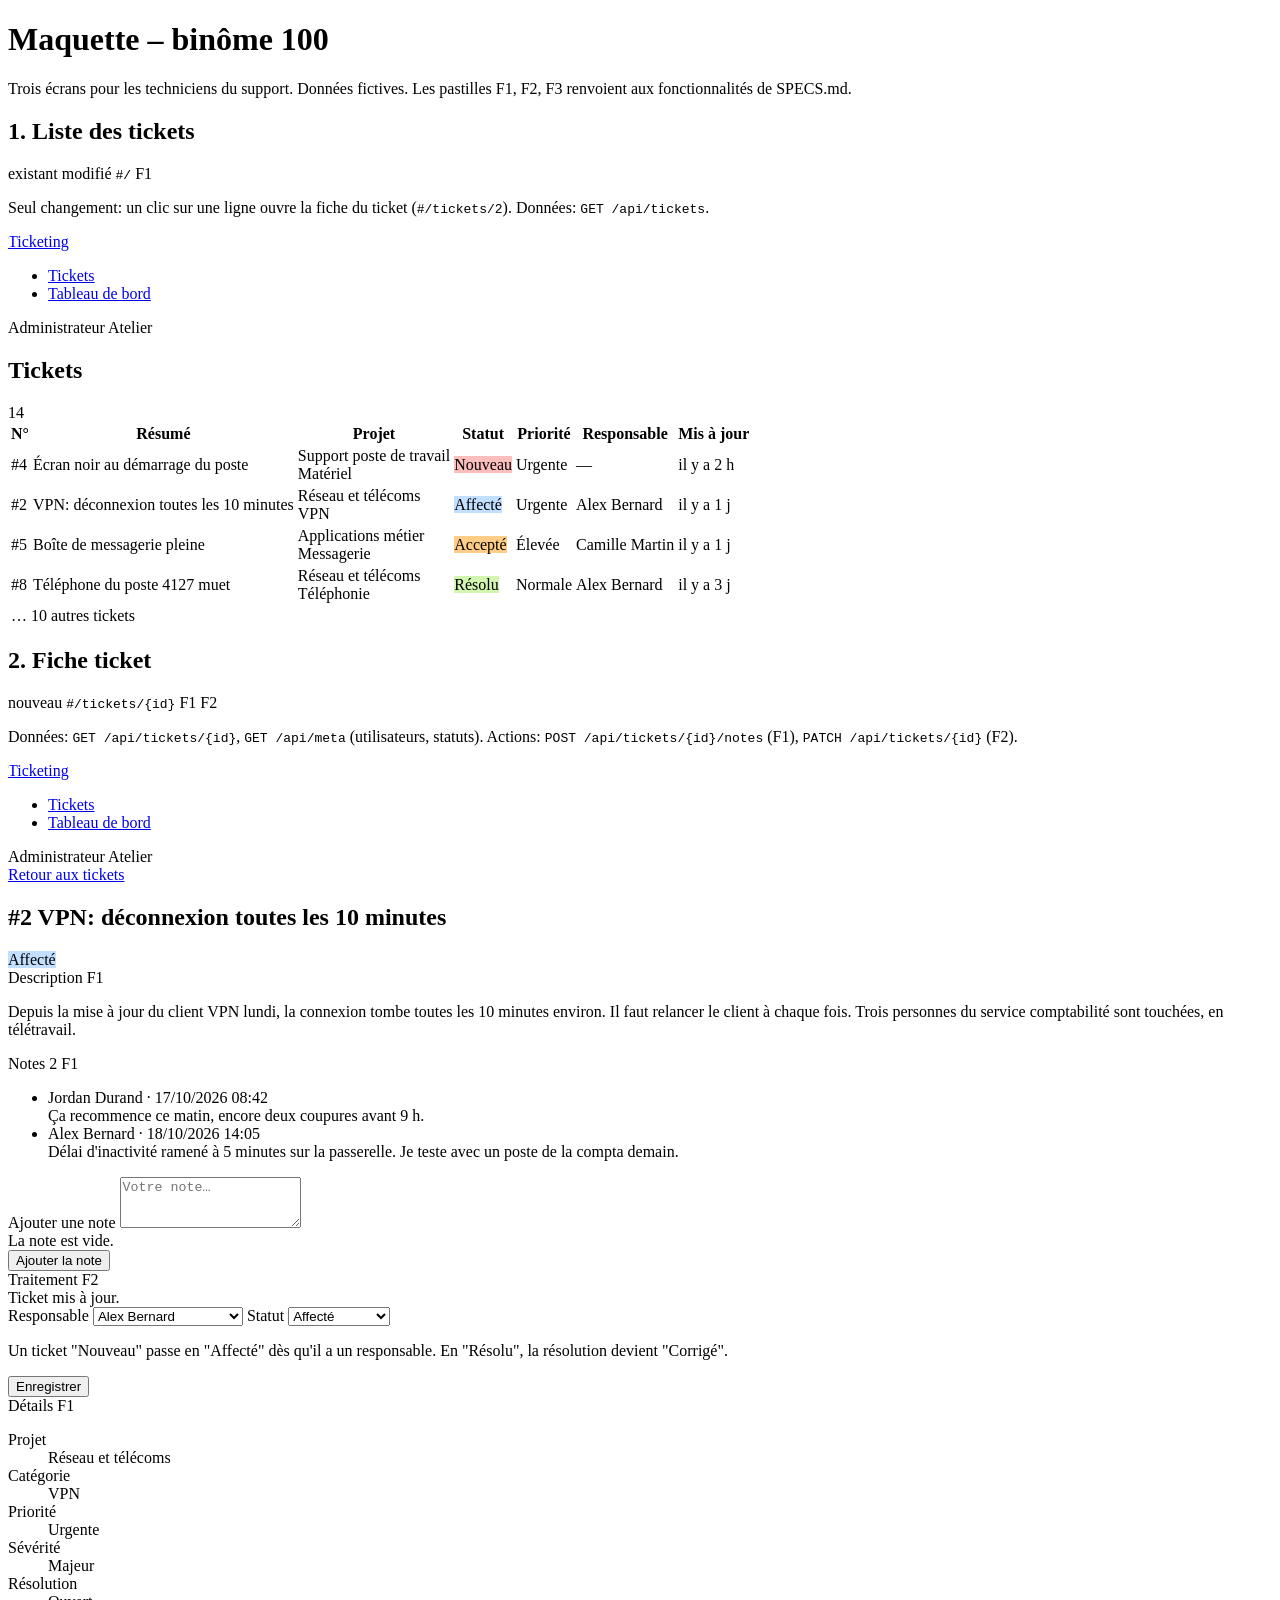
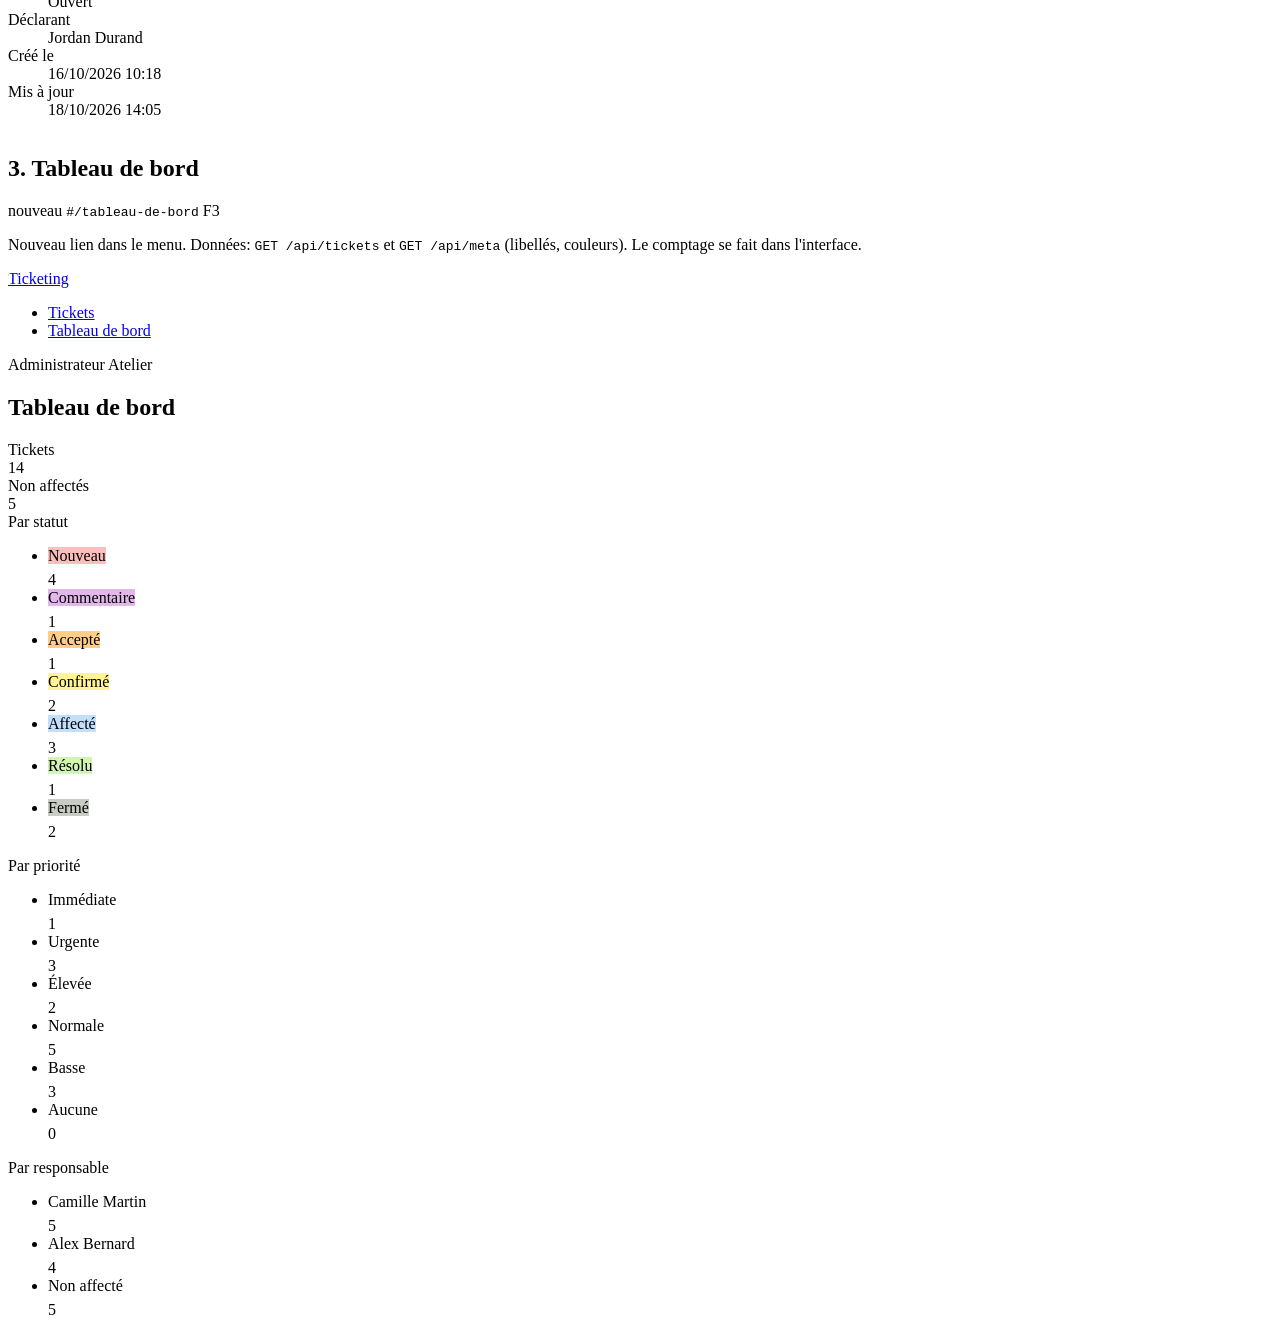
==== public/maquette.html @ 2b734269 "feat: fiche ticket avec notes Co-Authored-By: Claude Opus 5.5 <noreply@anthropic.com>" ====
<!doctype html>
<html lang="fr">
<head>
  <meta charset="utf-8">
  <meta name="viewport" content="width=device-width, initial-scale=1">
  <title>Maquette – binôme 100</title>
  <link rel="stylesheet" href="/vendor/bootstrap/bootstrap.min.css">
  <link rel="stylesheet" href="/vendor/bootstrap-icons/bootstrap-icons.min.css">
  <link rel="stylesheet" href="/app.css">
  <style>
    .ecran { border: 1px solid var(--bs-border-color); border-radius: .5rem; overflow: hidden; background: var(--bs-tertiary-bg); }
    .table-tickets tbody tr.survol { background: var(--bs-primary-bg-subtle); }
  </style>
</head>
<body class="bg-body">
  <div class="container-xl py-4">
    <h1 class="h3">Maquette – binôme 100</h1>
    <p class="text-secondary mb-5">
      Trois écrans pour les techniciens du support. Données fictives. Les pastilles F1, F2, F3 renvoient aux fonctionnalités de SPECS.md.
    </p>

    <!-- ===================================================================== -->
    <!-- Écran 1: liste des tickets (existant, modifié)                          -->
    <!-- ===================================================================== -->
    <section class="mb-5">
      <div class="d-flex flex-wrap align-items-center gap-2 mb-2">
        <h2 class="h5 mb-0">1. Liste des tickets</h2>
        <span class="badge text-bg-secondary">existant</span>
        <span class="badge text-bg-warning">modifié</span>
        <code class="ms-2">#/</code>
        <span class="badge rounded-pill text-bg-primary">F1</span>
      </div>
      <p class="small text-secondary mb-2">
        Seul changement: un clic sur une ligne ouvre la fiche du ticket (<code>#/tickets/2</code>).
        Données: <code>GET /api/tickets</code>.
      </p>
      <div class="ecran">
        <nav class="navbar navbar-expand bg-dark" data-bs-theme="dark">
          <div class="container-fluid">
            <a class="navbar-brand" href="#"><i class="bi bi-ticket-detailed me-2"></i>Ticketing</a>
            <ul class="navbar-nav me-auto">
              <li class="nav-item"><a class="nav-link active" href="#"><i class="bi bi-list-ul me-1"></i>Tickets</a></li>
              <li class="nav-item"><a class="nav-link" href="#"><i class="bi bi-speedometer2 me-1"></i>Tableau de bord</a></li>
            </ul>
            <span class="navbar-text small"><i class="bi bi-person-circle me-1"></i>Administrateur Atelier</span>
          </div>
        </nav>
        <div class="container-fluid py-4">
          <div class="d-flex align-items-center mb-3">
            <h1 class="h4 mb-0">Tickets</h1>
            <span class="badge text-bg-secondary ms-2">14</span>
          </div>
          <div class="card shadow-sm">
            <div class="table-responsive">
              <table class="table table-hover table-tickets mb-0">
                <thead class="table-light">
                  <tr>
                    <th>N°</th><th>Résumé</th><th>Projet</th><th>Statut</th>
                    <th>Priorité</th><th>Responsable</th><th>Mis à jour</th><th></th>
                  </tr>
                </thead>
                <tbody>
                  <tr>
                    <td class="text-secondary">#4</td>
                    <td>Écran noir au démarrage du poste</td>
                    <td class="small">Support poste de travail<div class="text-secondary">Matériel</div></td>
                    <td><span class="badge badge-statut" style="background:#fcbdbd">Nouveau</span></td>
                    <td class="priorite-50">Urgente</td>
                    <td>—</td>
                    <td class="small text-secondary">il y a 2 h</td>
                    <td class="text-secondary"><i class="bi bi-chevron-right"></i></td>
                  </tr>
                  <tr class="survol">
                    <td class="text-secondary">#2</td>
                    <td>VPN: déconnexion toutes les 10 minutes <i class="bi bi-cursor-fill text-primary ms-1" title="clic"></i></td>
                    <td class="small">Réseau et télécoms<div class="text-secondary">VPN</div></td>
                    <td><span class="badge badge-statut" style="background:#c2dfff">Affecté</span></td>
                    <td class="priorite-50">Urgente</td>
                    <td>Alex Bernard</td>
                    <td class="small text-secondary">il y a 1 j</td>
                    <td class="text-primary"><i class="bi bi-chevron-right"></i></td>
                  </tr>
                  <tr>
                    <td class="text-secondary">#5</td>
                    <td>Boîte de messagerie pleine</td>
                    <td class="small">Applications métier<div class="text-secondary">Messagerie</div></td>
                    <td><span class="badge badge-statut" style="background:#ffcd85">Accepté</span></td>
                    <td class="priorite-40">Élevée</td>
                    <td>Camille Martin</td>
                    <td class="small text-secondary">il y a 1 j</td>
                    <td class="text-secondary"><i class="bi bi-chevron-right"></i></td>
                  </tr>
                  <tr>
                    <td class="text-secondary">#8</td>
                    <td>Téléphone du poste 4127 muet</td>
                    <td class="small">Réseau et télécoms<div class="text-secondary">Téléphonie</div></td>
                    <td><span class="badge badge-statut" style="background:#d2f5b0">Résolu</span></td>
                    <td>Normale</td>
                    <td>Alex Bernard</td>
                    <td class="small text-secondary">il y a 3 j</td>
                    <td class="text-secondary"><i class="bi bi-chevron-right"></i></td>
                  </tr>
                  <tr>
                    <td colspan="8" class="text-center small text-secondary">… 10 autres tickets</td>
                  </tr>
                </tbody>
              </table>
            </div>
          </div>
        </div>
      </div>
    </section>

    <!-- ===================================================================== -->
    <!-- Écran 2: fiche ticket (nouveau)                                         -->
    <!-- ===================================================================== -->
    <section class="mb-5">
      <div class="d-flex flex-wrap align-items-center gap-2 mb-2">
        <h2 class="h5 mb-0">2. Fiche ticket</h2>
        <span class="badge text-bg-success">nouveau</span>
        <code class="ms-2">#/tickets/{id}</code>
        <span class="badge rounded-pill text-bg-primary">F1</span>
        <span class="badge rounded-pill text-bg-primary">F2</span>
      </div>
      <p class="small text-secondary mb-2">
        Données: <code>GET /api/tickets/{id}</code>, <code>GET /api/meta</code> (utilisateurs, statuts).
        Actions: <code>POST /api/tickets/{id}/notes</code> (F1), <code>PATCH /api/tickets/{id}</code> (F2).
      </p>
      <div class="ecran">
        <nav class="navbar navbar-expand bg-dark" data-bs-theme="dark">
          <div class="container-fluid">
            <a class="navbar-brand" href="#"><i class="bi bi-ticket-detailed me-2"></i>Ticketing</a>
            <ul class="navbar-nav me-auto">
              <li class="nav-item"><a class="nav-link active" href="#"><i class="bi bi-list-ul me-1"></i>Tickets</a></li>
              <li class="nav-item"><a class="nav-link" href="#"><i class="bi bi-speedometer2 me-1"></i>Tableau de bord</a></li>
            </ul>
            <span class="navbar-text small"><i class="bi bi-person-circle me-1"></i>Administrateur Atelier</span>
          </div>
        </nav>
        <div class="container-fluid py-4">
          <a href="#" class="small text-decoration-none"><i class="bi bi-arrow-left me-1"></i>Retour aux tickets</a>
          <div class="d-flex flex-wrap align-items-center gap-2 mt-2 mb-3">
            <h1 class="h4 mb-0"><span class="text-secondary">#2</span> VPN: déconnexion toutes les 10 minutes</h1>
            <span class="badge badge-statut" style="background:#c2dfff">Affecté</span>
          </div>

          <div class="row g-3">
            <div class="col-lg-8">
              <div class="card shadow-sm mb-3">
                <div class="card-header bg-body d-flex align-items-center">
                  <span class="fw-semibold">Description</span>
                  <span class="badge rounded-pill text-bg-primary ms-auto">F1</span>
                </div>
                <div class="card-body">
                  <p class="mb-0">
                    Depuis la mise à jour du client VPN lundi, la connexion tombe toutes les 10 minutes environ.
                    Il faut relancer le client à chaque fois. Trois personnes du service comptabilité sont touchées, en télétravail.
                  </p>
                </div>
              </div>

              <div class="card shadow-sm">
                <div class="card-header bg-body d-flex align-items-center">
                  <span class="fw-semibold">Notes</span>
                  <span class="badge text-bg-secondary ms-2">2</span>
                  <span class="badge rounded-pill text-bg-primary ms-auto">F1</span>
                </div>
                <ul class="list-group list-group-flush">
                  <li class="list-group-item">
                    <div class="small text-secondary mb-1">
                      <i class="bi bi-person me-1"></i>Jordan Durand · 17/10/2026 08:42
                    </div>
                    Ça recommence ce matin, encore deux coupures avant 9 h.
                  </li>
                  <li class="list-group-item">
                    <div class="small text-secondary mb-1">
                      <i class="bi bi-person me-1"></i>Alex Bernard · 18/10/2026 14:05
                    </div>
                    Délai d'inactivité ramené à 5 minutes sur la passerelle. Je teste avec un poste de la compta demain.
                  </li>
                </ul>
                <div class="card-body border-top">
                  <label for="note" class="form-label small fw-semibold">Ajouter une note</label>
                  <textarea id="note" class="form-control is-invalid" rows="3" placeholder="Votre note…"></textarea>
                  <div class="invalid-feedback">La note est vide.</div>
                  <div class="text-end mt-2">
                    <button type="button" class="btn btn-primary btn-sm"><i class="bi bi-chat-left-text me-1"></i>Ajouter la note</button>
                  </div>
                </div>
              </div>
            </div>

            <div class="col-lg-4">
              <div class="card shadow-sm mb-3">
                <div class="card-header bg-body d-flex align-items-center">
                  <span class="fw-semibold">Traitement</span>
                  <span class="badge rounded-pill text-bg-primary ms-auto">F2</span>
                </div>
                <div class="card-body">
                  <div class="alert alert-success py-2 small"><i class="bi bi-check-circle me-1"></i>Ticket mis à jour.</div>
                  <label for="responsable" class="form-label small fw-semibold">Responsable</label>
                  <select id="responsable" class="form-select mb-3">
                    <option>— Non affecté —</option>
                    <option>Administrateur Atelier</option>
                    <option selected>Alex Bernard</option>
                    <option>Camille Martin</option>
                    <option>Jordan Durand</option>
                    <option>Lou Petit</option>
                    <option>Sacha Moreau</option>
                  </select>
                  <label for="statut" class="form-label small fw-semibold">Statut</label>
                  <select id="statut" class="form-select mb-2">
                    <option>Nouveau</option>
                    <option>Commentaire</option>
                    <option>Accepté</option>
                    <option>Confirmé</option>
                    <option selected>Affecté</option>
                    <option>Résolu</option>
                    <option>Fermé</option>
                  </select>
                  <p class="small text-secondary mb-3">
                    Un ticket "Nouveau" passe en "Affecté" dès qu'il a un responsable.
                    En "Résolu", la résolution devient "Corrigé".
                  </p>
                  <button type="button" class="btn btn-primary w-100"><i class="bi bi-save me-1"></i>Enregistrer</button>
                </div>
              </div>

              <div class="card shadow-sm">
                <div class="card-header bg-body d-flex align-items-center">
                  <span class="fw-semibold">Détails</span>
                  <span class="badge rounded-pill text-bg-primary ms-auto">F1</span>
                </div>
                <div class="card-body small">
                  <dl class="row mb-0">
                    <dt class="col-5 fw-normal text-secondary">Projet</dt><dd class="col-7">Réseau et télécoms</dd>
                    <dt class="col-5 fw-normal text-secondary">Catégorie</dt><dd class="col-7">VPN</dd>
                    <dt class="col-5 fw-normal text-secondary">Priorité</dt><dd class="col-7 priorite-50">Urgente</dd>
                    <dt class="col-5 fw-normal text-secondary">Sévérité</dt><dd class="col-7">Majeur</dd>
                    <dt class="col-5 fw-normal text-secondary">Résolution</dt><dd class="col-7">Ouvert</dd>
                    <dt class="col-5 fw-normal text-secondary">Déclarant</dt><dd class="col-7">Jordan Durand</dd>
                    <dt class="col-5 fw-normal text-secondary">Créé le</dt><dd class="col-7">16/10/2026 10:18</dd>
                    <dt class="col-5 fw-normal text-secondary">Mis à jour</dt><dd class="col-7 mb-0">18/10/2026 14:05</dd>
                  </dl>
                </div>
              </div>
            </div>
          </div>
        </div>
      </div>
    </section>

    <!-- ===================================================================== -->
    <!-- Écran 3: tableau de bord (nouveau)                                      -->
    <!-- ===================================================================== -->
    <section class="mb-5">
      <div class="d-flex flex-wrap align-items-center gap-2 mb-2">
        <h2 class="h5 mb-0">3. Tableau de bord</h2>
        <span class="badge text-bg-success">nouveau</span>
        <code class="ms-2">#/tableau-de-bord</code>
        <span class="badge rounded-pill text-bg-primary">F3</span>
      </div>
      <p class="small text-secondary mb-2">
        Nouveau lien dans le menu. Données: <code>GET /api/tickets</code> et <code>GET /api/meta</code> (libellés, couleurs).
        Le comptage se fait dans l'interface.
      </p>
      <div class="ecran">
        <nav class="navbar navbar-expand bg-dark" data-bs-theme="dark">
          <div class="container-fluid">
            <a class="navbar-brand" href="#"><i class="bi bi-ticket-detailed me-2"></i>Ticketing</a>
            <ul class="navbar-nav me-auto">
              <li class="nav-item"><a class="nav-link" href="#"><i class="bi bi-list-ul me-1"></i>Tickets</a></li>
              <li class="nav-item"><a class="nav-link active" href="#"><i class="bi bi-speedometer2 me-1"></i>Tableau de bord</a></li>
            </ul>
            <span class="navbar-text small"><i class="bi bi-person-circle me-1"></i>Administrateur Atelier</span>
          </div>
        </nav>
        <div class="container-fluid py-4">
          <h1 class="h4 mb-3">Tableau de bord</h1>

          <div class="row g-3 mb-3">
            <div class="col-sm-6 col-lg-3">
              <div class="card shadow-sm h-100">
                <div class="card-body">
                  <div class="small text-secondary"><i class="bi bi-ticket-detailed me-1"></i>Tickets</div>
                  <div class="display-6 fw-semibold">14</div>
                </div>
              </div>
            </div>
            <div class="col-sm-6 col-lg-3">
              <div class="card shadow-sm h-100 border-danger-subtle">
                <div class="card-body">
                  <div class="small text-secondary"><i class="bi bi-person-dash me-1"></i>Non affectés</div>
                  <div class="display-6 fw-semibold text-danger">5</div>
                </div>
              </div>
            </div>
          </div>

          <div class="row g-3">
            <div class="col-lg-4">
              <div class="card shadow-sm h-100">
                <div class="card-header bg-body fw-semibold">Par statut</div>
                <ul class="list-group list-group-flush">
                  <li class="list-group-item d-flex align-items-center gap-2">
                    <span class="badge badge-statut" style="background:#fcbdbd">Nouveau</span>
                    <div class="progress flex-grow-1" style="height:6px"><div class="progress-bar bg-secondary" style="width:29%"></div></div>
                    <span class="fw-semibold">4</span>
                  </li>
                  <li class="list-group-item d-flex align-items-center gap-2">
                    <span class="badge badge-statut" style="background:#e3b7eb">Commentaire</span>
                    <div class="progress flex-grow-1" style="height:6px"><div class="progress-bar bg-secondary" style="width:7%"></div></div>
                    <span class="fw-semibold">1</span>
                  </li>
                  <li class="list-group-item d-flex align-items-center gap-2">
                    <span class="badge badge-statut" style="background:#ffcd85">Accepté</span>
                    <div class="progress flex-grow-1" style="height:6px"><div class="progress-bar bg-secondary" style="width:7%"></div></div>
                    <span class="fw-semibold">1</span>
                  </li>
                  <li class="list-group-item d-flex align-items-center gap-2">
                    <span class="badge badge-statut" style="background:#fff494">Confirmé</span>
                    <div class="progress flex-grow-1" style="height:6px"><div class="progress-bar bg-secondary" style="width:14%"></div></div>
                    <span class="fw-semibold">2</span>
                  </li>
                  <li class="list-group-item d-flex align-items-center gap-2">
                    <span class="badge badge-statut" style="background:#c2dfff">Affecté</span>
                    <div class="progress flex-grow-1" style="height:6px"><div class="progress-bar bg-secondary" style="width:21%"></div></div>
                    <span class="fw-semibold">3</span>
                  </li>
                  <li class="list-group-item d-flex align-items-center gap-2">
                    <span class="badge badge-statut" style="background:#d2f5b0">Résolu</span>
                    <div class="progress flex-grow-1" style="height:6px"><div class="progress-bar bg-secondary" style="width:7%"></div></div>
                    <span class="fw-semibold">1</span>
                  </li>
                  <li class="list-group-item d-flex align-items-center gap-2">
                    <span class="badge badge-statut" style="background:#c9ccc4">Fermé</span>
                    <div class="progress flex-grow-1" style="height:6px"><div class="progress-bar bg-secondary" style="width:14%"></div></div>
                    <span class="fw-semibold">2</span>
                  </li>
                </ul>
              </div>
            </div>

            <div class="col-lg-4">
              <div class="card shadow-sm h-100">
                <div class="card-header bg-body fw-semibold">Par priorité</div>
                <ul class="list-group list-group-flush">
                  <li class="list-group-item d-flex align-items-center gap-2">
                    <span class="priorite-60" style="width:6rem">Immédiate</span>
                    <div class="progress flex-grow-1" style="height:6px"><div class="progress-bar bg-danger" style="width:7%"></div></div>
                    <span class="fw-semibold">1</span>
                  </li>
                  <li class="list-group-item d-flex align-items-center gap-2">
                    <span class="priorite-50" style="width:6rem">Urgente</span>
                    <div class="progress flex-grow-1" style="height:6px"><div class="progress-bar bg-danger" style="width:21%"></div></div>
                    <span class="fw-semibold">3</span>
                  </li>
                  <li class="list-group-item d-flex align-items-center gap-2">
                    <span class="priorite-40" style="width:6rem">Élevée</span>
                    <div class="progress flex-grow-1" style="height:6px"><div class="progress-bar bg-warning" style="width:14%"></div></div>
                    <span class="fw-semibold">2</span>
                  </li>
                  <li class="list-group-item d-flex align-items-center gap-2">
                    <span style="width:6rem">Normale</span>
                    <div class="progress flex-grow-1" style="height:6px"><div class="progress-bar bg-secondary" style="width:36%"></div></div>
                    <span class="fw-semibold">5</span>
                  </li>
                  <li class="list-group-item d-flex align-items-center gap-2">
                    <span style="width:6rem">Basse</span>
                    <div class="progress flex-grow-1" style="height:6px"><div class="progress-bar bg-secondary" style="width:21%"></div></div>
                    <span class="fw-semibold">3</span>
                  </li>
                  <li class="list-group-item d-flex align-items-center gap-2 text-secondary">
                    <span style="width:6rem">Aucune</span>
                    <div class="progress flex-grow-1" style="height:6px"><div class="progress-bar bg-secondary" style="width:0%"></div></div>
                    <span class="fw-semibold">0</span>
                  </li>
                </ul>
              </div>
            </div>

            <div class="col-lg-4">
              <div class="card shadow-sm h-100">
                <div class="card-header bg-body fw-semibold">Par responsable</div>
                <ul class="list-group list-group-flush">
                  <li class="list-group-item d-flex align-items-center gap-2">
                    <span style="width:8rem"><i class="bi bi-person me-1"></i>Camille Martin</span>
                    <div class="progress flex-grow-1" style="height:6px"><div class="progress-bar" style="width:36%"></div></div>
                    <span class="fw-semibold">5</span>
                  </li>
                  <li class="list-group-item d-flex align-items-center gap-2">
                    <span style="width:8rem"><i class="bi bi-person me-1"></i>Alex Bernard</span>
                    <div class="progress flex-grow-1" style="height:6px"><div class="progress-bar" style="width:29%"></div></div>
                    <span class="fw-semibold">4</span>
                  </li>
                  <li class="list-group-item d-flex align-items-center gap-2 text-danger">
                    <span style="width:8rem"><i class="bi bi-person-dash me-1"></i>Non affecté</span>
                    <div class="progress flex-grow-1" style="height:6px"><div class="progress-bar bg-danger" style="width:36%"></div></div>
                    <span class="fw-semibold">5</span>
                  </li>
                </ul>
              </div>
            </div>
          </div>
        </div>
      </div>
    </section>
  </div>
</body>
</html>
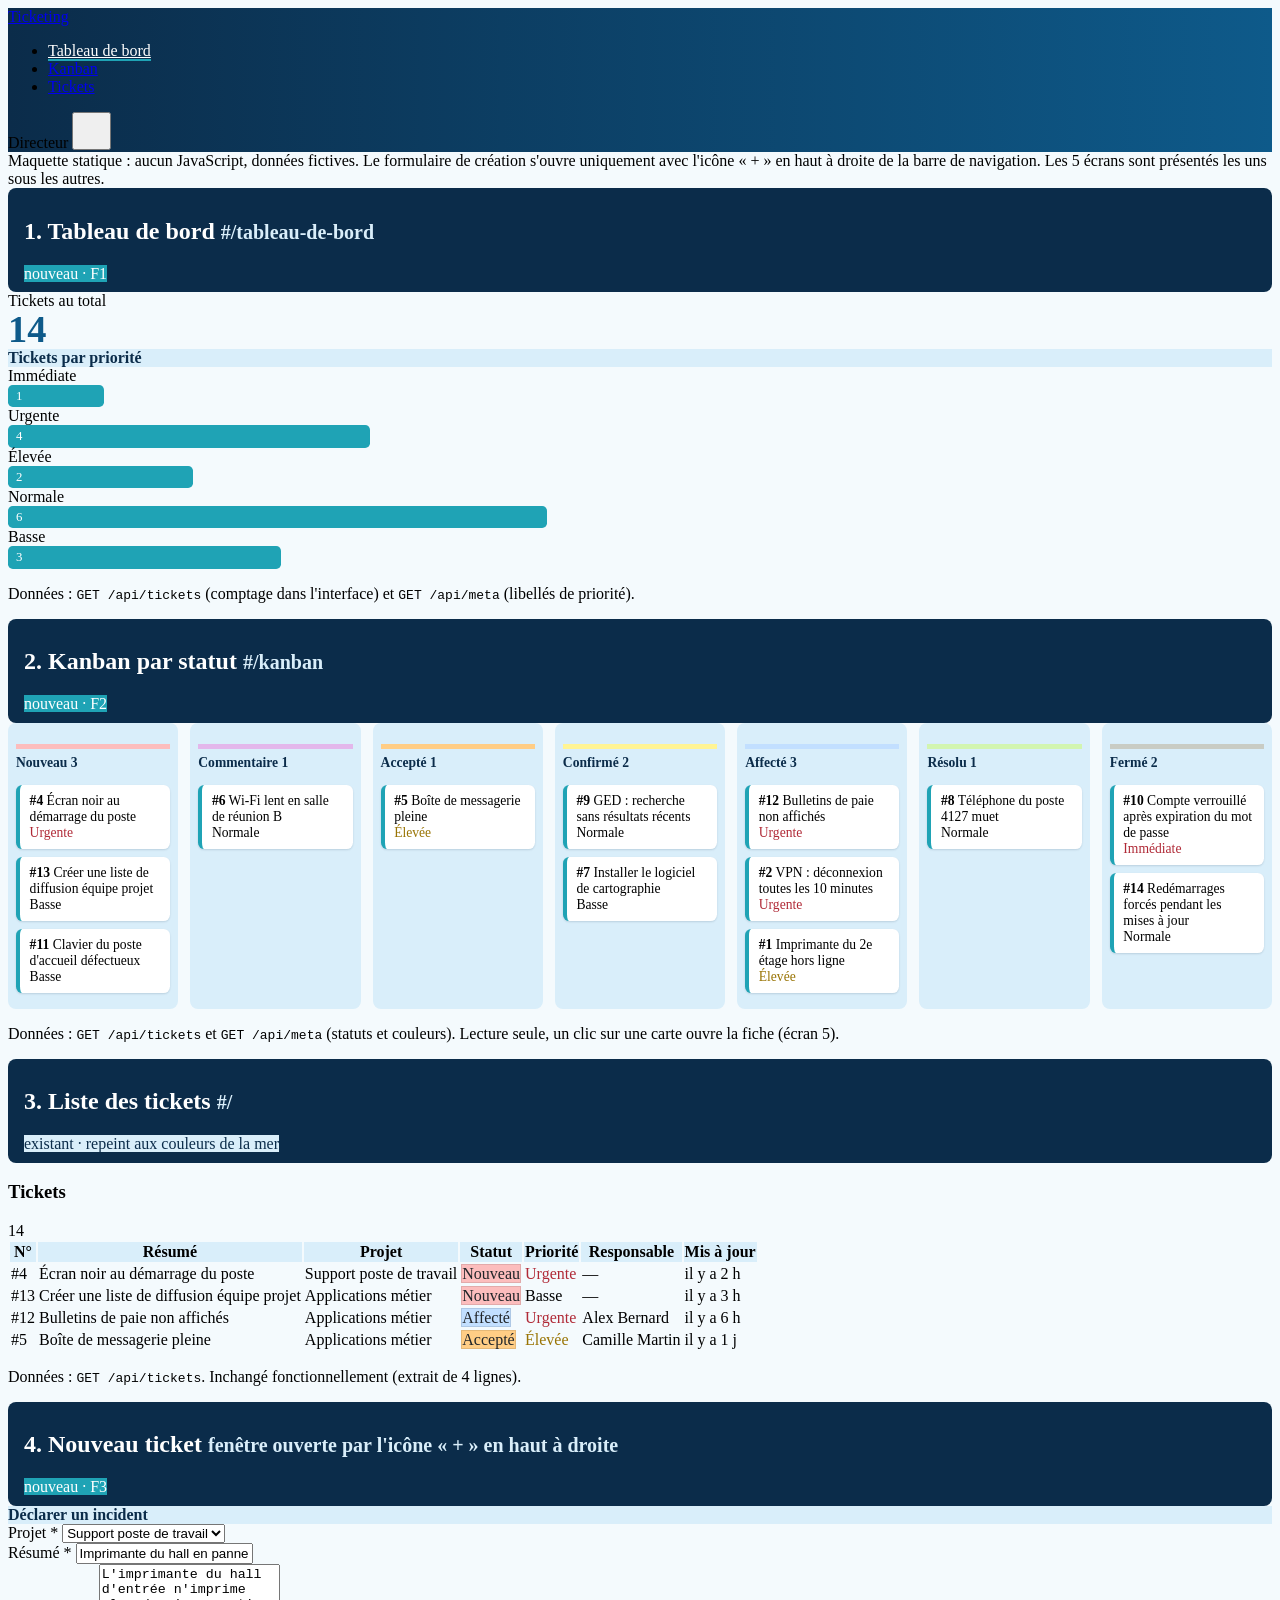
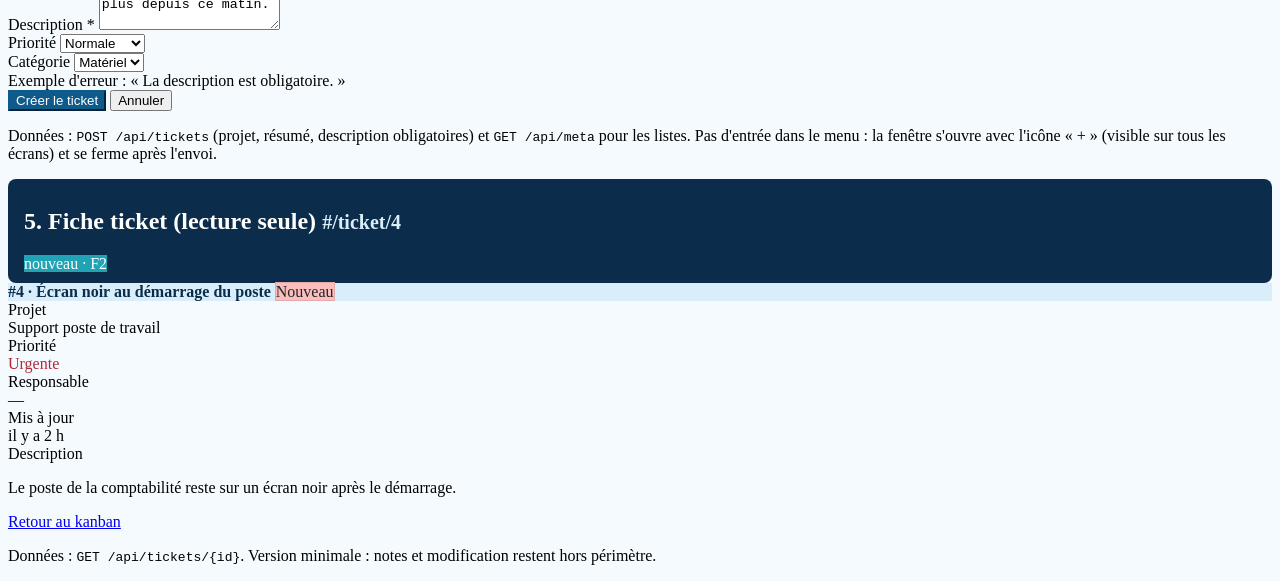
==== commit d4dce324: "feat: tableau de bord (compteur et répartition par priorité) et thème de la mer Co-Authored-By: Clau" ====
--- a/public/maquette.html
+++ b/public/maquette.html
@@ -3,408 +3,224 @@
 <head>
   <meta charset="utf-8">
   <meta name="viewport" content="width=device-width, initial-scale=1">
-  <title>Maquette – binôme 100</title>
+  <title>Maquette – Ticketing</title>
   <link rel="stylesheet" href="/vendor/bootstrap/bootstrap.min.css">
   <link rel="stylesheet" href="/vendor/bootstrap-icons/bootstrap-icons.min.css">
-  <link rel="stylesheet" href="/app.css">
   <style>
-    .ecran { border: 1px solid var(--bs-border-color); border-radius: .5rem; overflow: hidden; background: var(--bs-tertiary-bg); }
-    .table-tickets tbody tr.survol { background: var(--bs-primary-bg-subtle); }
+    /* Thème de la mer */
+    :root {
+      --mer-marine: #0b2c4a;
+      --mer-ocean: #0e5a8a;
+      --mer-turquoise: #1fa3b5;
+      --mer-clair: #d9eefa;
+      --mer-ecume: #f4fafd;
+      --mer-sable: #f1e6cf;
+    }
+    body { background: var(--mer-ecume); }
+    .navbar-mer { background: linear-gradient(90deg, var(--mer-marine), var(--mer-ocean)); }
+    .navbar-mer .nav-link.active { color: #fff; border-bottom: 2px solid var(--mer-turquoise); }
+    .titre-ecran { background: var(--mer-marine); color: #fff; border-radius: .5rem; padding: .6rem 1rem; }
+    .titre-ecran small { color: var(--mer-clair); }
+    .badge-etat-existant { background: var(--mer-clair); color: var(--mer-marine); }
+    .badge-etat-nouveau { background: var(--mer-turquoise); color: #fff; }
+    .card { border-color: var(--mer-clair); }
+    .card-header-mer { background: var(--mer-clair); color: var(--mer-marine); font-weight: 600; }
+    .btn-mer { background: var(--mer-ocean); border-color: var(--mer-ocean); color: #fff; }
+    .btn-mer:hover { background: var(--mer-marine); border-color: var(--mer-marine); color: #fff; }
+    .compteur { font-size: 2.4rem; font-weight: 700; color: var(--mer-ocean); line-height: 1; }
+    .badge-statut { color: #212529; font-weight: 500; border: 1px solid rgba(0,0,0,.1); }
+    .kanban { display: grid; grid-template-columns: repeat(7, minmax(170px, 1fr)); gap: .75rem; overflow-x: auto; }
+    .kanban-col { background: var(--mer-clair); border-radius: .5rem; padding: .5rem; min-height: 200px; }
+    .kanban-col h3 { font-size: .85rem; font-weight: 700; color: var(--mer-marine); border-top: 5px solid; padding-top: .35rem; }
+    .kanban-carte { background: #fff; border-radius: .4rem; padding: .5rem .6rem; margin-bottom: .5rem; font-size: .85rem; box-shadow: 0 1px 2px rgba(11,44,74,.15); border-left: 4px solid var(--mer-turquoise); }
+    .barre-prio { height: 1.4rem; border-radius: .3rem; background: var(--mer-turquoise); color: #fff; font-size: .8rem; padding-left: .5rem; line-height: 1.4rem; }
+    .priorite-60, .priorite-50 { color: #b02a37; }
+    .priorite-40 { color: #997404; }
+    .table-tickets td { vertical-align: middle; }
+    .table-tickets thead { background: var(--mer-clair); }
   </style>
 </head>
-<body class="bg-body">
-  <div class="container-xl py-4">
-    <h1 class="h3">Maquette – binôme 100</h1>
-    <p class="text-secondary mb-5">
-      Trois écrans pour les techniciens du support. Données fictives. Les pastilles F1, F2, F3 renvoient aux fonctionnalités de SPECS.md.
-    </p>
-
-    <!-- ===================================================================== -->
-    <!-- Écran 1: liste des tickets (existant, modifié)                          -->
-    <!-- ===================================================================== -->
-    <section class="mb-5">
-      <div class="d-flex flex-wrap align-items-center gap-2 mb-2">
-        <h2 class="h5 mb-0">1. Liste des tickets</h2>
-        <span class="badge text-bg-secondary">existant</span>
-        <span class="badge text-bg-warning">modifié</span>
-        <code class="ms-2">#/</code>
-        <span class="badge rounded-pill text-bg-primary">F1</span>
-      </div>
-      <p class="small text-secondary mb-2">
-        Seul changement: un clic sur une ligne ouvre la fiche du ticket (<code>#/tickets/2</code>).
-        Données: <code>GET /api/tickets</code>.
-      </p>
-      <div class="ecran">
-        <nav class="navbar navbar-expand bg-dark" data-bs-theme="dark">
-          <div class="container-fluid">
-            <a class="navbar-brand" href="#"><i class="bi bi-ticket-detailed me-2"></i>Ticketing</a>
-            <ul class="navbar-nav me-auto">
-              <li class="nav-item"><a class="nav-link active" href="#"><i class="bi bi-list-ul me-1"></i>Tickets</a></li>
-              <li class="nav-item"><a class="nav-link" href="#"><i class="bi bi-speedometer2 me-1"></i>Tableau de bord</a></li>
-            </ul>
-            <span class="navbar-text small"><i class="bi bi-person-circle me-1"></i>Administrateur Atelier</span>
-          </div>
-        </nav>
-        <div class="container-fluid py-4">
-          <div class="d-flex align-items-center mb-3">
-            <h1 class="h4 mb-0">Tickets</h1>
-            <span class="badge text-bg-secondary ms-2">14</span>
-          </div>
+<body>
+  <nav class="navbar navbar-expand navbar-mer" data-bs-theme="dark">
+    <div class="container-fluid">
+      <a class="navbar-brand" href="#"><i class="bi bi-water me-2"></i>Ticketing</a>
+      <ul class="navbar-nav me-auto">
+        <li class="nav-item"><a class="nav-link active" href="#"><i class="bi bi-speedometer2 me-1"></i>Tableau de bord</a></li>
+        <li class="nav-item"><a class="nav-link" href="#"><i class="bi bi-kanban me-1"></i>Kanban</a></li>
+        <li class="nav-item"><a class="nav-link" href="#"><i class="bi bi-list-ul me-1"></i>Tickets</a></li>
+      </ul>
+      <span class="navbar-text small me-3"><i class="bi bi-person-circle me-1"></i>Directeur</span>
+      <button class="btn btn-outline-light rounded-circle" title="Nouveau ticket" aria-label="Nouveau ticket" style="width:2.4rem;height:2.4rem;padding:0"><i class="bi bi-plus-lg"></i></button>
+    </div>
+  </nav>
+
+  <main class="container-fluid py-4">
+    <div class="alert alert-info small">Maquette statique : aucun JavaScript, données fictives. Le formulaire de création s'ouvre uniquement avec l'icône « + » en haut à droite de la barre de navigation. Les 5 écrans sont présentés les uns sous les autres.</div>
+
+    <!-- ===== Écran 1 : Tableau de bord ===== -->
+    <section class="mb-5">
+      <div class="titre-ecran d-flex align-items-center mb-3">
+        <h2 class="h5 mb-0">1. Tableau de bord <small class="ms-2">#/tableau-de-bord</small></h2>
+        <span class="badge badge-etat-nouveau ms-auto">nouveau · F1</span>
+      </div>
+      <div class="row g-3">
+        <div class="col-md-3">
+          <div class="card shadow-sm h-100">
+            <div class="card-body text-center">
+              <div class="text-secondary small mb-1"><i class="bi bi-ticket-detailed me-1"></i>Tickets au total</div>
+              <div class="compteur">14</div>
+            </div>
+          </div>
+        </div>
+        <div class="col-md-9">
+          <div class="card shadow-sm h-100">
+            <div class="card-header card-header-mer"><i class="bi bi-bar-chart-fill me-1"></i>Tickets par priorité</div>
+            <div class="card-body">
+              <div class="row align-items-center mb-2"><div class="col-3 col-md-2 small">Immédiate</div><div class="col"><div class="barre-prio" style="width:7%">1</div></div></div>
+              <div class="row align-items-center mb-2"><div class="col-3 col-md-2 small">Urgente</div><div class="col"><div class="barre-prio" style="width:28%">4</div></div></div>
+              <div class="row align-items-center mb-2"><div class="col-3 col-md-2 small">Élevée</div><div class="col"><div class="barre-prio" style="width:14%">2</div></div></div>
+              <div class="row align-items-center mb-2"><div class="col-3 col-md-2 small">Normale</div><div class="col"><div class="barre-prio" style="width:42%">6</div></div></div>
+              <div class="row align-items-center"><div class="col-3 col-md-2 small">Basse</div><div class="col"><div class="barre-prio" style="width:21%">3</div></div></div>
+            </div>
+          </div>
+        </div>
+      </div>
+      <p class="text-secondary small mt-2 mb-0">Données : <code>GET /api/tickets</code> (comptage dans l'interface) et <code>GET /api/meta</code> (libellés de priorité).</p>
+    </section>
+
+    <!-- ===== Écran 2 : Kanban ===== -->
+    <section class="mb-5">
+      <div class="titre-ecran d-flex align-items-center mb-3">
+        <h2 class="h5 mb-0">2. Kanban par statut <small class="ms-2">#/kanban</small></h2>
+        <span class="badge badge-etat-nouveau ms-auto">nouveau · F2</span>
+      </div>
+      <div class="kanban">
+        <div class="kanban-col"><h3 style="border-color:#fcbdbd">Nouveau <span class="badge text-bg-secondary">3</span></h3>
+          <div class="kanban-carte"><strong>#4</strong> Écran noir au démarrage du poste<div class="priorite-50 small mt-1"><i class="bi bi-exclamation-triangle-fill me-1"></i>Urgente</div></div>
+          <div class="kanban-carte"><strong>#13</strong> Créer une liste de diffusion équipe projet<div class="small text-secondary mt-1">Basse</div></div>
+          <div class="kanban-carte"><strong>#11</strong> Clavier du poste d'accueil défectueux<div class="small text-secondary mt-1">Basse</div></div>
+        </div>
+        <div class="kanban-col"><h3 style="border-color:#e3b7eb">Commentaire <span class="badge text-bg-secondary">1</span></h3>
+          <div class="kanban-carte"><strong>#6</strong> Wi-Fi lent en salle de réunion B<div class="small text-secondary mt-1">Normale</div></div>
+        </div>
+        <div class="kanban-col"><h3 style="border-color:#ffcd85">Accepté <span class="badge text-bg-secondary">1</span></h3>
+          <div class="kanban-carte"><strong>#5</strong> Boîte de messagerie pleine<div class="priorite-40 small mt-1">Élevée</div></div>
+        </div>
+        <div class="kanban-col"><h3 style="border-color:#fff494">Confirmé <span class="badge text-bg-secondary">2</span></h3>
+          <div class="kanban-carte"><strong>#9</strong> GED : recherche sans résultats récents<div class="small text-secondary mt-1">Normale</div></div>
+          <div class="kanban-carte"><strong>#7</strong> Installer le logiciel de cartographie<div class="small text-secondary mt-1">Basse</div></div>
+        </div>
+        <div class="kanban-col"><h3 style="border-color:#c2dfff">Affecté <span class="badge text-bg-secondary">3</span></h3>
+          <div class="kanban-carte"><strong>#12</strong> Bulletins de paie non affichés<div class="priorite-50 small mt-1">Urgente</div></div>
+          <div class="kanban-carte"><strong>#2</strong> VPN : déconnexion toutes les 10 minutes<div class="priorite-50 small mt-1">Urgente</div></div>
+          <div class="kanban-carte"><strong>#1</strong> Imprimante du 2e étage hors ligne<div class="priorite-40 small mt-1">Élevée</div></div>
+        </div>
+        <div class="kanban-col"><h3 style="border-color:#d2f5b0">Résolu <span class="badge text-bg-secondary">1</span></h3>
+          <div class="kanban-carte"><strong>#8</strong> Téléphone du poste 4127 muet<div class="small text-secondary mt-1">Normale</div></div>
+        </div>
+        <div class="kanban-col"><h3 style="border-color:#c9ccc4">Fermé <span class="badge text-bg-secondary">2</span></h3>
+          <div class="kanban-carte"><strong>#10</strong> Compte verrouillé après expiration du mot de passe<div class="priorite-60 small mt-1">Immédiate</div></div>
+          <div class="kanban-carte"><strong>#14</strong> Redémarrages forcés pendant les mises à jour<div class="small text-secondary mt-1">Normale</div></div>
+        </div>
+      </div>
+      <p class="text-secondary small mt-2 mb-0">Données : <code>GET /api/tickets</code> et <code>GET /api/meta</code> (statuts et couleurs). Lecture seule, un clic sur une carte ouvre la fiche (écran 5).</p>
+    </section>
+
+    <!-- ===== Écran 3 : Liste ===== -->
+    <section class="mb-5">
+      <div class="titre-ecran d-flex align-items-center mb-3">
+        <h2 class="h5 mb-0">3. Liste des tickets <small class="ms-2">#/</small></h2>
+        <span class="badge badge-etat-existant ms-auto">existant · repeint aux couleurs de la mer</span>
+      </div>
+      <div class="d-flex align-items-center mb-3">
+        <h3 class="h4 mb-0">Tickets</h3><span class="badge text-bg-secondary ms-2">14</span>
+      </div>
+      <div class="card shadow-sm">
+        <div class="table-responsive">
+          <table class="table table-hover table-tickets mb-0">
+            <thead>
+              <tr><th>N°</th><th>Résumé</th><th>Projet</th><th>Statut</th><th>Priorité</th><th>Responsable</th><th>Mis à jour</th></tr>
+            </thead>
+            <tbody>
+              <tr><td>#4</td><td>Écran noir au démarrage du poste</td><td>Support poste de travail</td><td><span class="badge badge-statut" style="background:#fcbdbd">Nouveau</span></td><td class="priorite-50">Urgente</td><td>—</td><td>il y a 2 h</td></tr>
+              <tr><td>#13</td><td>Créer une liste de diffusion équipe projet</td><td>Applications métier</td><td><span class="badge badge-statut" style="background:#fcbdbd">Nouveau</span></td><td>Basse</td><td>—</td><td>il y a 3 h</td></tr>
+              <tr><td>#12</td><td>Bulletins de paie non affichés</td><td>Applications métier</td><td><span class="badge badge-statut" style="background:#c2dfff">Affecté</span></td><td class="priorite-50">Urgente</td><td>Alex Bernard</td><td>il y a 6 h</td></tr>
+              <tr><td>#5</td><td>Boîte de messagerie pleine</td><td>Applications métier</td><td><span class="badge badge-statut" style="background:#ffcd85">Accepté</span></td><td class="priorite-40">Élevée</td><td>Camille Martin</td><td>il y a 1 j</td></tr>
+            </tbody>
+          </table>
+        </div>
+      </div>
+      <p class="text-secondary small mt-2 mb-0">Données : <code>GET /api/tickets</code>. Inchangé fonctionnellement (extrait de 4 lignes).</p>
+    </section>
+
+    <!-- ===== Écran 4 : Création ===== -->
+    <section class="mb-5">
+      <div class="titre-ecran d-flex align-items-center mb-3">
+        <h2 class="h5 mb-0">4. Nouveau ticket <small class="ms-2">fenêtre ouverte par l'icône « + » en haut à droite</small></h2>
+        <span class="badge badge-etat-nouveau ms-auto">nouveau · F3</span>
+      </div>
+      <div class="row">
+        <div class="col-lg-7">
           <div class="card shadow-sm">
-            <div class="table-responsive">
-              <table class="table table-hover table-tickets mb-0">
-                <thead class="table-light">
-                  <tr>
-                    <th>N°</th><th>Résumé</th><th>Projet</th><th>Statut</th>
-                    <th>Priorité</th><th>Responsable</th><th>Mis à jour</th><th></th>
-                  </tr>
-                </thead>
-                <tbody>
-                  <tr>
-                    <td class="text-secondary">#4</td>
-                    <td>Écran noir au démarrage du poste</td>
-                    <td class="small">Support poste de travail<div class="text-secondary">Matériel</div></td>
-                    <td><span class="badge badge-statut" style="background:#fcbdbd">Nouveau</span></td>
-                    <td class="priorite-50">Urgente</td>
-                    <td>—</td>
-                    <td class="small text-secondary">il y a 2 h</td>
-                    <td class="text-secondary"><i class="bi bi-chevron-right"></i></td>
-                  </tr>
-                  <tr class="survol">
-                    <td class="text-secondary">#2</td>
-                    <td>VPN: déconnexion toutes les 10 minutes <i class="bi bi-cursor-fill text-primary ms-1" title="clic"></i></td>
-                    <td class="small">Réseau et télécoms<div class="text-secondary">VPN</div></td>
-                    <td><span class="badge badge-statut" style="background:#c2dfff">Affecté</span></td>
-                    <td class="priorite-50">Urgente</td>
-                    <td>Alex Bernard</td>
-                    <td class="small text-secondary">il y a 1 j</td>
-                    <td class="text-primary"><i class="bi bi-chevron-right"></i></td>
-                  </tr>
-                  <tr>
-                    <td class="text-secondary">#5</td>
-                    <td>Boîte de messagerie pleine</td>
-                    <td class="small">Applications métier<div class="text-secondary">Messagerie</div></td>
-                    <td><span class="badge badge-statut" style="background:#ffcd85">Accepté</span></td>
-                    <td class="priorite-40">Élevée</td>
-                    <td>Camille Martin</td>
-                    <td class="small text-secondary">il y a 1 j</td>
-                    <td class="text-secondary"><i class="bi bi-chevron-right"></i></td>
-                  </tr>
-                  <tr>
-                    <td class="text-secondary">#8</td>
-                    <td>Téléphone du poste 4127 muet</td>
-                    <td class="small">Réseau et télécoms<div class="text-secondary">Téléphonie</div></td>
-                    <td><span class="badge badge-statut" style="background:#d2f5b0">Résolu</span></td>
-                    <td>Normale</td>
-                    <td>Alex Bernard</td>
-                    <td class="small text-secondary">il y a 3 j</td>
-                    <td class="text-secondary"><i class="bi bi-chevron-right"></i></td>
-                  </tr>
-                  <tr>
-                    <td colspan="8" class="text-center small text-secondary">… 10 autres tickets</td>
-                  </tr>
-                </tbody>
-              </table>
+            <div class="card-header card-header-mer"><i class="bi bi-plus-circle me-1"></i>Déclarer un incident</div>
+            <div class="card-body">
+              <div class="mb-3">
+                <label class="form-label">Projet <span class="text-danger">*</span></label>
+                <select class="form-select"><option>Support poste de travail</option><option>Applications métier</option><option>Réseau et télécoms</option></select>
+              </div>
+              <div class="mb-3">
+                <label class="form-label">Résumé <span class="text-danger">*</span></label>
+                <input class="form-control" value="Imprimante du hall en panne" maxlength="128">
+              </div>
+              <div class="mb-3">
+                <label class="form-label">Description <span class="text-danger">*</span></label>
+                <textarea class="form-control" rows="4">L'imprimante du hall d'entrée n'imprime plus depuis ce matin.</textarea>
+              </div>
+              <div class="row">
+                <div class="col-md-6 mb-3">
+                  <label class="form-label">Priorité</label>
+                  <select class="form-select"><option>Basse</option><option selected>Normale</option><option>Élevée</option><option>Urgente</option><option>Immédiate</option></select>
+                </div>
+                <div class="col-md-6 mb-3">
+                  <label class="form-label">Catégorie</label>
+                  <select class="form-select"><option>Matériel</option><option>Logiciel</option></select>
+                </div>
+              </div>
+              <div class="alert alert-danger py-2 small"><i class="bi bi-exclamation-circle me-1"></i>Exemple d'erreur : « La description est obligatoire. »</div>
+              <button class="btn btn-mer"><i class="bi bi-send me-1"></i>Créer le ticket</button>
+              <button class="btn btn-outline-secondary ms-1">Annuler</button>
             </div>
           </div>
         </div>
       </div>
-    </section>
-
-    <!-- ===================================================================== -->
-    <!-- Écran 2: fiche ticket (nouveau)                                         -->
-    <!-- ===================================================================== -->
-    <section class="mb-5">
-      <div class="d-flex flex-wrap align-items-center gap-2 mb-2">
-        <h2 class="h5 mb-0">2. Fiche ticket</h2>
-        <span class="badge text-bg-success">nouveau</span>
-        <code class="ms-2">#/tickets/{id}</code>
-        <span class="badge rounded-pill text-bg-primary">F1</span>
-        <span class="badge rounded-pill text-bg-primary">F2</span>
-      </div>
-      <p class="small text-secondary mb-2">
-        Données: <code>GET /api/tickets/{id}</code>, <code>GET /api/meta</code> (utilisateurs, statuts).
-        Actions: <code>POST /api/tickets/{id}/notes</code> (F1), <code>PATCH /api/tickets/{id}</code> (F2).
-      </p>
-      <div class="ecran">
-        <nav class="navbar navbar-expand bg-dark" data-bs-theme="dark">
-          <div class="container-fluid">
-            <a class="navbar-brand" href="#"><i class="bi bi-ticket-detailed me-2"></i>Ticketing</a>
-            <ul class="navbar-nav me-auto">
-              <li class="nav-item"><a class="nav-link active" href="#"><i class="bi bi-list-ul me-1"></i>Tickets</a></li>
-              <li class="nav-item"><a class="nav-link" href="#"><i class="bi bi-speedometer2 me-1"></i>Tableau de bord</a></li>
-            </ul>
-            <span class="navbar-text small"><i class="bi bi-person-circle me-1"></i>Administrateur Atelier</span>
-          </div>
-        </nav>
-        <div class="container-fluid py-4">
-          <a href="#" class="small text-decoration-none"><i class="bi bi-arrow-left me-1"></i>Retour aux tickets</a>
-          <div class="d-flex flex-wrap align-items-center gap-2 mt-2 mb-3">
-            <h1 class="h4 mb-0"><span class="text-secondary">#2</span> VPN: déconnexion toutes les 10 minutes</h1>
-            <span class="badge badge-statut" style="background:#c2dfff">Affecté</span>
-          </div>
-
-          <div class="row g-3">
-            <div class="col-lg-8">
-              <div class="card shadow-sm mb-3">
-                <div class="card-header bg-body d-flex align-items-center">
-                  <span class="fw-semibold">Description</span>
-                  <span class="badge rounded-pill text-bg-primary ms-auto">F1</span>
-                </div>
-                <div class="card-body">
-                  <p class="mb-0">
-                    Depuis la mise à jour du client VPN lundi, la connexion tombe toutes les 10 minutes environ.
-                    Il faut relancer le client à chaque fois. Trois personnes du service comptabilité sont touchées, en télétravail.
-                  </p>
-                </div>
-              </div>
-
-              <div class="card shadow-sm">
-                <div class="card-header bg-body d-flex align-items-center">
-                  <span class="fw-semibold">Notes</span>
-                  <span class="badge text-bg-secondary ms-2">2</span>
-                  <span class="badge rounded-pill text-bg-primary ms-auto">F1</span>
-                </div>
-                <ul class="list-group list-group-flush">
-                  <li class="list-group-item">
-                    <div class="small text-secondary mb-1">
-                      <i class="bi bi-person me-1"></i>Jordan Durand · 17/10/2026 08:42
-                    </div>
-                    Ça recommence ce matin, encore deux coupures avant 9 h.
-                  </li>
-                  <li class="list-group-item">
-                    <div class="small text-secondary mb-1">
-                      <i class="bi bi-person me-1"></i>Alex Bernard · 18/10/2026 14:05
-                    </div>
-                    Délai d'inactivité ramené à 5 minutes sur la passerelle. Je teste avec un poste de la compta demain.
-                  </li>
-                </ul>
-                <div class="card-body border-top">
-                  <label for="note" class="form-label small fw-semibold">Ajouter une note</label>
-                  <textarea id="note" class="form-control is-invalid" rows="3" placeholder="Votre note…"></textarea>
-                  <div class="invalid-feedback">La note est vide.</div>
-                  <div class="text-end mt-2">
-                    <button type="button" class="btn btn-primary btn-sm"><i class="bi bi-chat-left-text me-1"></i>Ajouter la note</button>
-                  </div>
-                </div>
-              </div>
-            </div>
-
-            <div class="col-lg-4">
-              <div class="card shadow-sm mb-3">
-                <div class="card-header bg-body d-flex align-items-center">
-                  <span class="fw-semibold">Traitement</span>
-                  <span class="badge rounded-pill text-bg-primary ms-auto">F2</span>
-                </div>
-                <div class="card-body">
-                  <div class="alert alert-success py-2 small"><i class="bi bi-check-circle me-1"></i>Ticket mis à jour.</div>
-                  <label for="responsable" class="form-label small fw-semibold">Responsable</label>
-                  <select id="responsable" class="form-select mb-3">
-                    <option>— Non affecté —</option>
-                    <option>Administrateur Atelier</option>
-                    <option selected>Alex Bernard</option>
-                    <option>Camille Martin</option>
-                    <option>Jordan Durand</option>
-                    <option>Lou Petit</option>
-                    <option>Sacha Moreau</option>
-                  </select>
-                  <label for="statut" class="form-label small fw-semibold">Statut</label>
-                  <select id="statut" class="form-select mb-2">
-                    <option>Nouveau</option>
-                    <option>Commentaire</option>
-                    <option>Accepté</option>
-                    <option>Confirmé</option>
-                    <option selected>Affecté</option>
-                    <option>Résolu</option>
-                    <option>Fermé</option>
-                  </select>
-                  <p class="small text-secondary mb-3">
-                    Un ticket "Nouveau" passe en "Affecté" dès qu'il a un responsable.
-                    En "Résolu", la résolution devient "Corrigé".
-                  </p>
-                  <button type="button" class="btn btn-primary w-100"><i class="bi bi-save me-1"></i>Enregistrer</button>
-                </div>
-              </div>
-
-              <div class="card shadow-sm">
-                <div class="card-header bg-body d-flex align-items-center">
-                  <span class="fw-semibold">Détails</span>
-                  <span class="badge rounded-pill text-bg-primary ms-auto">F1</span>
-                </div>
-                <div class="card-body small">
-                  <dl class="row mb-0">
-                    <dt class="col-5 fw-normal text-secondary">Projet</dt><dd class="col-7">Réseau et télécoms</dd>
-                    <dt class="col-5 fw-normal text-secondary">Catégorie</dt><dd class="col-7">VPN</dd>
-                    <dt class="col-5 fw-normal text-secondary">Priorité</dt><dd class="col-7 priorite-50">Urgente</dd>
-                    <dt class="col-5 fw-normal text-secondary">Sévérité</dt><dd class="col-7">Majeur</dd>
-                    <dt class="col-5 fw-normal text-secondary">Résolution</dt><dd class="col-7">Ouvert</dd>
-                    <dt class="col-5 fw-normal text-secondary">Déclarant</dt><dd class="col-7">Jordan Durand</dd>
-                    <dt class="col-5 fw-normal text-secondary">Créé le</dt><dd class="col-7">16/10/2026 10:18</dd>
-                    <dt class="col-5 fw-normal text-secondary">Mis à jour</dt><dd class="col-7 mb-0">18/10/2026 14:05</dd>
-                  </dl>
-                </div>
-              </div>
-            </div>
-          </div>
-        </div>
-      </div>
-    </section>
-
-    <!-- ===================================================================== -->
-    <!-- Écran 3: tableau de bord (nouveau)                                      -->
-    <!-- ===================================================================== -->
-    <section class="mb-5">
-      <div class="d-flex flex-wrap align-items-center gap-2 mb-2">
-        <h2 class="h5 mb-0">3. Tableau de bord</h2>
-        <span class="badge text-bg-success">nouveau</span>
-        <code class="ms-2">#/tableau-de-bord</code>
-        <span class="badge rounded-pill text-bg-primary">F3</span>
-      </div>
-      <p class="small text-secondary mb-2">
-        Nouveau lien dans le menu. Données: <code>GET /api/tickets</code> et <code>GET /api/meta</code> (libellés, couleurs).
-        Le comptage se fait dans l'interface.
-      </p>
-      <div class="ecran">
-        <nav class="navbar navbar-expand bg-dark" data-bs-theme="dark">
-          <div class="container-fluid">
-            <a class="navbar-brand" href="#"><i class="bi bi-ticket-detailed me-2"></i>Ticketing</a>
-            <ul class="navbar-nav me-auto">
-              <li class="nav-item"><a class="nav-link" href="#"><i class="bi bi-list-ul me-1"></i>Tickets</a></li>
-              <li class="nav-item"><a class="nav-link active" href="#"><i class="bi bi-speedometer2 me-1"></i>Tableau de bord</a></li>
-            </ul>
-            <span class="navbar-text small"><i class="bi bi-person-circle me-1"></i>Administrateur Atelier</span>
-          </div>
-        </nav>
-        <div class="container-fluid py-4">
-          <h1 class="h4 mb-3">Tableau de bord</h1>
-
-          <div class="row g-3 mb-3">
-            <div class="col-sm-6 col-lg-3">
-              <div class="card shadow-sm h-100">
-                <div class="card-body">
-                  <div class="small text-secondary"><i class="bi bi-ticket-detailed me-1"></i>Tickets</div>
-                  <div class="display-6 fw-semibold">14</div>
-                </div>
-              </div>
-            </div>
-            <div class="col-sm-6 col-lg-3">
-              <div class="card shadow-sm h-100 border-danger-subtle">
-                <div class="card-body">
-                  <div class="small text-secondary"><i class="bi bi-person-dash me-1"></i>Non affectés</div>
-                  <div class="display-6 fw-semibold text-danger">5</div>
-                </div>
-              </div>
-            </div>
-          </div>
-
-          <div class="row g-3">
-            <div class="col-lg-4">
-              <div class="card shadow-sm h-100">
-                <div class="card-header bg-body fw-semibold">Par statut</div>
-                <ul class="list-group list-group-flush">
-                  <li class="list-group-item d-flex align-items-center gap-2">
-                    <span class="badge badge-statut" style="background:#fcbdbd">Nouveau</span>
-                    <div class="progress flex-grow-1" style="height:6px"><div class="progress-bar bg-secondary" style="width:29%"></div></div>
-                    <span class="fw-semibold">4</span>
-                  </li>
-                  <li class="list-group-item d-flex align-items-center gap-2">
-                    <span class="badge badge-statut" style="background:#e3b7eb">Commentaire</span>
-                    <div class="progress flex-grow-1" style="height:6px"><div class="progress-bar bg-secondary" style="width:7%"></div></div>
-                    <span class="fw-semibold">1</span>
-                  </li>
-                  <li class="list-group-item d-flex align-items-center gap-2">
-                    <span class="badge badge-statut" style="background:#ffcd85">Accepté</span>
-                    <div class="progress flex-grow-1" style="height:6px"><div class="progress-bar bg-secondary" style="width:7%"></div></div>
-                    <span class="fw-semibold">1</span>
-                  </li>
-                  <li class="list-group-item d-flex align-items-center gap-2">
-                    <span class="badge badge-statut" style="background:#fff494">Confirmé</span>
-                    <div class="progress flex-grow-1" style="height:6px"><div class="progress-bar bg-secondary" style="width:14%"></div></div>
-                    <span class="fw-semibold">2</span>
-                  </li>
-                  <li class="list-group-item d-flex align-items-center gap-2">
-                    <span class="badge badge-statut" style="background:#c2dfff">Affecté</span>
-                    <div class="progress flex-grow-1" style="height:6px"><div class="progress-bar bg-secondary" style="width:21%"></div></div>
-                    <span class="fw-semibold">3</span>
-                  </li>
-                  <li class="list-group-item d-flex align-items-center gap-2">
-                    <span class="badge badge-statut" style="background:#d2f5b0">Résolu</span>
-                    <div class="progress flex-grow-1" style="height:6px"><div class="progress-bar bg-secondary" style="width:7%"></div></div>
-                    <span class="fw-semibold">1</span>
-                  </li>
-                  <li class="list-group-item d-flex align-items-center gap-2">
-                    <span class="badge badge-statut" style="background:#c9ccc4">Fermé</span>
-                    <div class="progress flex-grow-1" style="height:6px"><div class="progress-bar bg-secondary" style="width:14%"></div></div>
-                    <span class="fw-semibold">2</span>
-                  </li>
-                </ul>
-              </div>
-            </div>
-
-            <div class="col-lg-4">
-              <div class="card shadow-sm h-100">
-                <div class="card-header bg-body fw-semibold">Par priorité</div>
-                <ul class="list-group list-group-flush">
-                  <li class="list-group-item d-flex align-items-center gap-2">
-                    <span class="priorite-60" style="width:6rem">Immédiate</span>
-                    <div class="progress flex-grow-1" style="height:6px"><div class="progress-bar bg-danger" style="width:7%"></div></div>
-                    <span class="fw-semibold">1</span>
-                  </li>
-                  <li class="list-group-item d-flex align-items-center gap-2">
-                    <span class="priorite-50" style="width:6rem">Urgente</span>
-                    <div class="progress flex-grow-1" style="height:6px"><div class="progress-bar bg-danger" style="width:21%"></div></div>
-                    <span class="fw-semibold">3</span>
-                  </li>
-                  <li class="list-group-item d-flex align-items-center gap-2">
-                    <span class="priorite-40" style="width:6rem">Élevée</span>
-                    <div class="progress flex-grow-1" style="height:6px"><div class="progress-bar bg-warning" style="width:14%"></div></div>
-                    <span class="fw-semibold">2</span>
-                  </li>
-                  <li class="list-group-item d-flex align-items-center gap-2">
-                    <span style="width:6rem">Normale</span>
-                    <div class="progress flex-grow-1" style="height:6px"><div class="progress-bar bg-secondary" style="width:36%"></div></div>
-                    <span class="fw-semibold">5</span>
-                  </li>
-                  <li class="list-group-item d-flex align-items-center gap-2">
-                    <span style="width:6rem">Basse</span>
-                    <div class="progress flex-grow-1" style="height:6px"><div class="progress-bar bg-secondary" style="width:21%"></div></div>
-                    <span class="fw-semibold">3</span>
-                  </li>
-                  <li class="list-group-item d-flex align-items-center gap-2 text-secondary">
-                    <span style="width:6rem">Aucune</span>
-                    <div class="progress flex-grow-1" style="height:6px"><div class="progress-bar bg-secondary" style="width:0%"></div></div>
-                    <span class="fw-semibold">0</span>
-                  </li>
-                </ul>
-              </div>
-            </div>
-
-            <div class="col-lg-4">
-              <div class="card shadow-sm h-100">
-                <div class="card-header bg-body fw-semibold">Par responsable</div>
-                <ul class="list-group list-group-flush">
-                  <li class="list-group-item d-flex align-items-center gap-2">
-                    <span style="width:8rem"><i class="bi bi-person me-1"></i>Camille Martin</span>
-                    <div class="progress flex-grow-1" style="height:6px"><div class="progress-bar" style="width:36%"></div></div>
-                    <span class="fw-semibold">5</span>
-                  </li>
-                  <li class="list-group-item d-flex align-items-center gap-2">
-                    <span style="width:8rem"><i class="bi bi-person me-1"></i>Alex Bernard</span>
-                    <div class="progress flex-grow-1" style="height:6px"><div class="progress-bar" style="width:29%"></div></div>
-                    <span class="fw-semibold">4</span>
-                  </li>
-                  <li class="list-group-item d-flex align-items-center gap-2 text-danger">
-                    <span style="width:8rem"><i class="bi bi-person-dash me-1"></i>Non affecté</span>
-                    <div class="progress flex-grow-1" style="height:6px"><div class="progress-bar bg-danger" style="width:36%"></div></div>
-                    <span class="fw-semibold">5</span>
-                  </li>
-                </ul>
-              </div>
-            </div>
-          </div>
-        </div>
-      </div>
-    </section>
-  </div>
+      <p class="text-secondary small mt-2 mb-0">Données : <code>POST /api/tickets</code> (projet, résumé, description obligatoires) et <code>GET /api/meta</code> pour les listes. Pas d'entrée dans le menu : la fenêtre s'ouvre avec l'icône « + » (visible sur tous les écrans) et se ferme après l'envoi.</p>
+    </section>
+
+    <!-- ===== Écran 5 : Fiche ===== -->
+    <section class="mb-5">
+      <div class="titre-ecran d-flex align-items-center mb-3">
+        <h2 class="h5 mb-0">5. Fiche ticket (lecture seule) <small class="ms-2">#/ticket/4</small></h2>
+        <span class="badge badge-etat-nouveau ms-auto">nouveau · F2</span>
+      </div>
+      <div class="card shadow-sm">
+        <div class="card-header card-header-mer d-flex align-items-center">
+          <span>#4 · Écran noir au démarrage du poste</span>
+          <span class="badge badge-statut ms-auto" style="background:#fcbdbd">Nouveau</span>
+        </div>
+        <div class="card-body">
+          <div class="row mb-3 small">
+            <div class="col-md-3"><div class="text-secondary">Projet</div>Support poste de travail</div>
+            <div class="col-md-3"><div class="text-secondary">Priorité</div><span class="priorite-50">Urgente</span></div>
+            <div class="col-md-3"><div class="text-secondary">Responsable</div>—</div>
+            <div class="col-md-3"><div class="text-secondary">Mis à jour</div>il y a 2 h</div>
+          </div>
+          <div class="text-secondary small">Description</div>
+          <p class="mb-3">Le poste de la comptabilité reste sur un écran noir après le démarrage.</p>
+          <a class="btn btn-sm btn-outline-secondary" href="#"><i class="bi bi-arrow-left me-1"></i>Retour au kanban</a>
+        </div>
+      </div>
+      <p class="text-secondary small mt-2 mb-0">Données : <code>GET /api/tickets/{id}</code>. Version minimale : notes et modification restent hors périmètre.</p>
+    </section>
+  </main>
 </body>
 </html>
